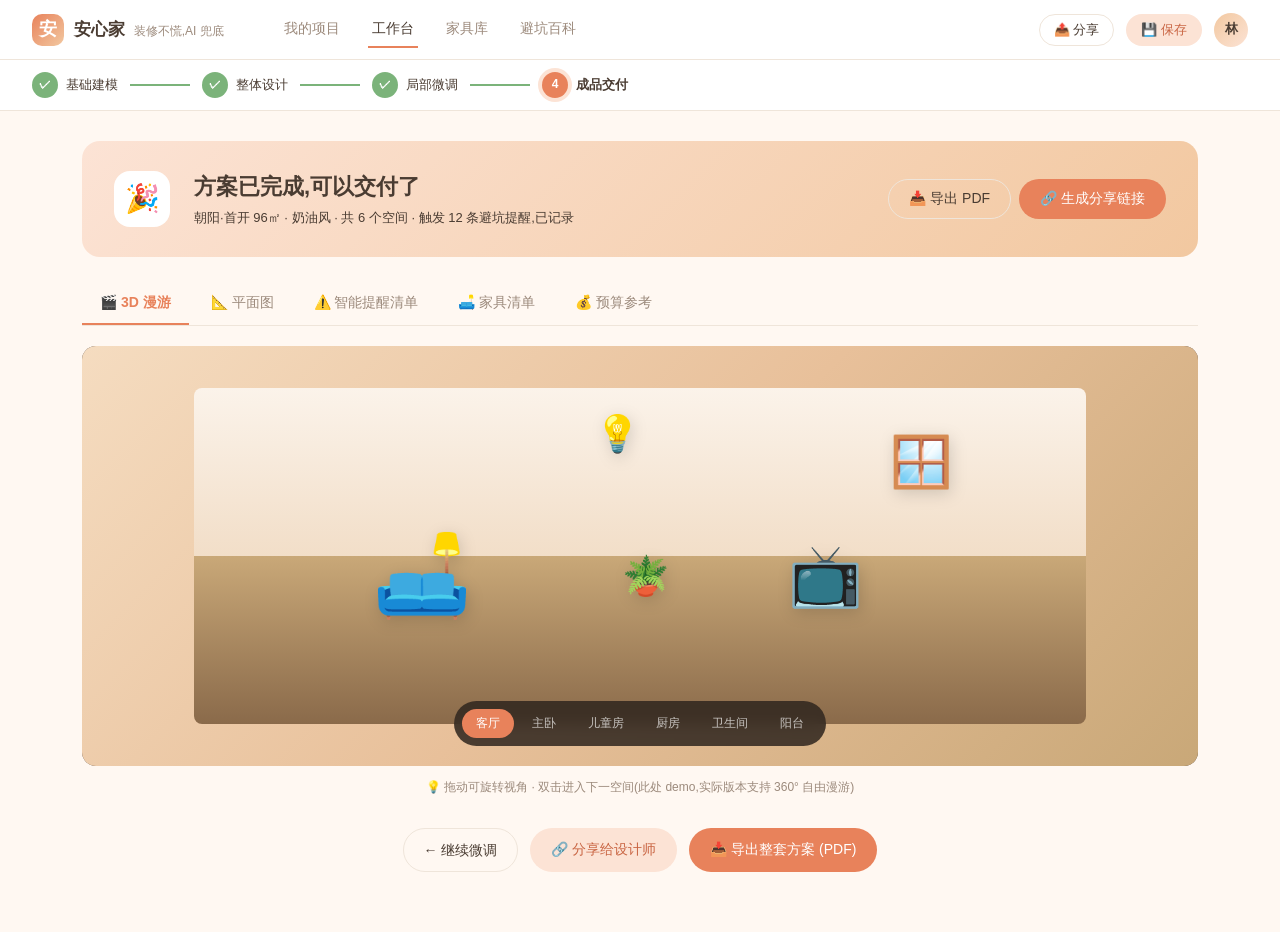
==== delivery.html @ c0fcb72c "first commit" ====
<!DOCTYPE html>
<html lang="zh-CN">
<head>
  <meta charset="UTF-8">
  <title>成品交付 · 安心家</title>
  <link rel="stylesheet" href="css/tokens.css">
  <style>
    .delivery-wrap {
      max-width: 1180px;
      margin: 0 auto;
      padding: 30px 32px 60px;
      width: 100%;
    }
    .summary-bar {
      background: linear-gradient(135deg, var(--color-primary-soft) 0%, var(--color-accent) 100%);
      border-radius: 18px;
      padding: 28px 32px;
      display: flex;
      gap: 24px;
      align-items: center;
      margin-bottom: 24px;
    }
    .summary-bar .ico {
      width: 56px;
      height: 56px;
      background: white;
      border-radius: 16px;
      display: flex;
      align-items: center;
      justify-content: center;
      font-size: 28px;
      flex-shrink: 0;
    }
    .summary-bar h2 {
      margin: 0 0 4px;
      color: var(--color-deep);
      font-size: 22px;
    }
    .summary-bar p { margin: 0; color: var(--color-deep); font-size: 13px; }

    .summary-bar .actions {
      margin-left: auto;
      display: flex;
      gap: 8px;
    }

    .roam-stage {
      background: var(--color-deep);
      border-radius: 14px;
      overflow: hidden;
      position: relative;
      height: 420px;
      display: flex;
      align-items: center;
      justify-content: center;
    }
    .roam-img {
      width: 100%;
      height: 100%;
      background: linear-gradient(135deg, #F5DCC0 0%, #E8C09A 50%, #C9A878 100%);
      position: relative;
      display: flex;
      align-items: center;
      justify-content: center;
    }
    .roam-room-mock {
      width: 80%;
      height: 80%;
      position: relative;
      background: linear-gradient(180deg, #FBF3EA 0%, #F2DEC8 50%, #C9A878 50%, #8A6A4A 100%);
      border-radius: 8px;
    }
    .roam-room-mock .deco {
      position: absolute;
      filter: drop-shadow(2px 4px 8px rgba(0,0,0,0.15));
    }

    .roam-controls {
      position: absolute;
      bottom: 20px;
      left: 50%;
      transform: translateX(-50%);
      background: rgba(46, 37, 30, 0.85);
      backdrop-filter: blur(8px);
      padding: 8px;
      border-radius: 999px;
      display: flex;
      gap: 4px;
    }
    .roam-controls button {
      padding: 6px 14px;
      border-radius: 999px;
      font-size: 12px;
      color: rgba(255,255,255,0.7);
    }
    .roam-controls button.active {
      background: var(--color-primary);
      color: white;
    }
    .roam-room-label {
      position: absolute;
      top: 20px;
      left: 20px;
      background: rgba(255,255,255,0.92);
      padding: 8px 16px;
      border-radius: 999px;
      font-size: 13px;
      font-weight: 600;
      color: var(--color-deep);
    }

    .reminder-list {
      display: flex;
      flex-direction: column;
      gap: 10px;
    }
    .reminder-item {
      display: flex;
      gap: 14px;
      padding: 16px;
      background: var(--color-surface);
      border-radius: 12px;
      box-shadow: var(--shadow-card);
      border-left: 4px solid var(--color-warn);
    }
    .reminder-item.danger { border-left-color: var(--color-danger); }
    .reminder-item.info { border-left-color: var(--color-info); }
    .reminder-item.success { border-left-color: var(--color-success); }

    .reminder-item .ico {
      width: 36px;
      height: 36px;
      border-radius: 50%;
      background: var(--color-warn-bg);
      display: flex;
      align-items: center;
      justify-content: center;
      font-size: 18px;
      flex-shrink: 0;
    }
    .reminder-item.danger .ico { background: var(--color-danger-bg); }
    .reminder-item.info .ico { background: var(--color-info-bg); }
    .reminder-item.success .ico { background: var(--color-success-bg); }

    .reminder-item .body { flex: 1; }
    .reminder-item .title { font-weight: 600; font-size: 14px; color: var(--color-deep); margin-bottom: 4px; }
    .reminder-item .desc { font-size: 12px; color: var(--color-mute); }
    .reminder-item .meta { font-size: 11px; color: var(--color-mute); margin-top: 6px; }

    .furniture-table {
      width: 100%;
      border-collapse: collapse;
      background: var(--color-surface);
      border-radius: 12px;
      overflow: hidden;
      box-shadow: var(--shadow-card);
    }
    .furniture-table th, .furniture-table td {
      padding: 12px 16px;
      text-align: left;
      font-size: 13px;
      border-bottom: 1px solid var(--color-line);
    }
    .furniture-table th {
      background: var(--color-surface-2);
      color: var(--color-mute);
      font-weight: 500;
      font-size: 12px;
    }
    .furniture-table td .ico { font-size: 22px; margin-right: 8px; vertical-align: middle; }

    .budget-card {
      background: var(--color-surface);
      border-radius: 14px;
      padding: 20px 24px;
      box-shadow: var(--shadow-card);
    }
    .budget-bar {
      display: flex;
      gap: 2px;
      height: 16px;
      border-radius: 8px;
      overflow: hidden;
      margin: 14px 0;
    }
    .budget-seg {
      height: 100%;
      display: flex;
      align-items: center;
      justify-content: center;
      font-size: 10px;
      color: white;
      font-weight: 600;
    }

    .plan-grid {
      display: grid;
      grid-template-columns: repeat(3, 1fr);
      gap: 20px;
      margin-top: 20px;
    }
    .plan-image {
      aspect-ratio: 4 / 3;
      border-radius: 12px;
      overflow: hidden;
      box-shadow: var(--shadow-card);
      cursor: pointer;
      transition: 0.2s;
      position: relative;
    }
    .plan-image:hover {
      transform: translateY(-2px);
      box-shadow: var(--shadow-lift);
    }
    .plan-image .label {
      position: absolute;
      bottom: 8px;
      left: 8px;
      background: rgba(255,255,255,0.92);
      padding: 4px 10px;
      border-radius: 999px;
      font-size: 11px;
      font-weight: 600;
      color: var(--color-deep);
    }
  </style>
</head>
<body>
  <div class="app-shell">
    <div id="topbar"></div>
    <div id="progress"></div>

    <div class="delivery-wrap">
      <!-- Summary -->
      <div class="summary-bar">
        <div class="ico">🎉</div>
        <div>
          <h2>方案已完成,可以交付了</h2>
          <p>朝阳·首开 96㎡ · 奶油风 · 共 6 个空间 · 触发 12 条避坑提醒,已记录</p>
        </div>
        <div class="actions">
          <button class="btn btn-ghost" id="export">📥 导出 PDF</button>
          <button class="btn btn-primary" id="share">🔗 生成分享链接</button>
        </div>
      </div>

      <!-- Tabs -->
      <div class="tab-bar">
        <div class="tab active" data-tab="roam">🎬 3D 漫游</div>
        <div class="tab" data-tab="plan">📐 平面图</div>
        <div class="tab" data-tab="reminders">⚠️ 智能提醒清单</div>
        <div class="tab" data-tab="furniture">🛋️ 家具清单</div>
        <div class="tab" data-tab="budget">💰 预算参考</div>
      </div>

      <!-- 3D Roam -->
      <div class="tab-content active" data-tab="roam">
        <div class="roam-stage">
          <div class="roam-room-label">🏠 客厅 · 第一人称漫游</div>
          <div class="roam-img">
            <div class="roam-room-mock">
              <span class="deco" style="bottom:25%;left:20%;font-size:80px;">🛋️</span>
              <span class="deco" style="bottom:30%;right:25%;font-size:60px;">📺</span>
              <span class="deco" style="top:10%;right:15%;font-size:50px;">🪟</span>
              <span class="deco" style="bottom:35%;left:48%;font-size:38px;">🪴</span>
              <span class="deco" style="top:5%;left:45%;font-size:36px;">💡</span>
            </div>
          </div>
          <div class="roam-controls">
            <button class="active">客厅</button>
            <button>主卧</button>
            <button>儿童房</button>
            <button>厨房</button>
            <button>卫生间</button>
            <button>阳台</button>
          </div>
        </div>
        <p class="muted tiny center mt-3">💡 拖动可旋转视角 · 双击进入下一空间(此处 demo,实际版本支持 360° 自由漫游)</p>
      </div>

      <!-- Plan -->
      <div class="tab-content" data-tab="plan">
        <div class="plan-grid">
          <div class="plan-image" style="background:linear-gradient(135deg,#FBF3EA,#F2C8A0);">
            <div class="label">2D 平面布置图</div>
          </div>
          <div class="plan-image" style="background:linear-gradient(135deg,#F5E5D3,#C9A878);">
            <div class="label">3D 鸟瞰图</div>
          </div>
          <div class="plan-image" style="background:linear-gradient(135deg,#FCE3D5,#E8825B);">
            <div class="label">水电点位图</div>
          </div>
          <div class="plan-image" style="background:linear-gradient(135deg,#E8DCC8,#8A6A4A);">
            <div class="label">主卧渲染图</div>
          </div>
          <div class="plan-image" style="background:linear-gradient(135deg,#FCE3D5,#F2B89B);">
            <div class="label">儿童房渲染图</div>
          </div>
          <div class="plan-image" style="background:linear-gradient(135deg,#FFF1D2,#F2D89A);">
            <div class="label">厨餐厅渲染图</div>
          </div>
        </div>
      </div>

      <!-- Reminders -->
      <div class="tab-content" data-tab="reminders">
        <div class="flex items-center justify-between mb-3">
          <h3 style="margin:0;color:var(--color-deep);font-size:16px;">入住前避坑清单</h3>
          <span class="muted tiny">共 12 条 · 5 条原则性 / 7 条建议性</span>
        </div>
        <div class="reminder-list">
          <div class="reminder-item danger">
            <div class="ico">🚨</div>
            <div class="body">
              <div class="title">主卧:床头插座建议增加到 4 个</div>
              <div class="desc">装完改不了。床两侧各 2 个五孔 + USB 是基础配置;预留充电、阅读灯、加湿器。</div>
              <div class="meta">环节:水电 · 严重度:高 · 触发于建模阶段</div>
            </div>
          </div>

          <div class="reminder-item danger">
            <div class="ico">🚨</div>
            <div class="body">
              <div class="title">客厅:沙发墙后预留电视投屏插座</div>
              <div class="desc">即使现在不装投影,布线一次到位避免拆墙重做。</div>
              <div class="meta">环节:水电 · 严重度:高 · 触发于整体设计阶段</div>
            </div>
          </div>

          <div class="reminder-item">
            <div class="ico">⚠️</div>
            <div class="body">
              <div class="title">主卧:衣柜挪到窗边会遮挡 60% 自然光</div>
              <div class="desc">主卧朝北本身光弱,建议改回东墙或换成 1.2m 低柜。</div>
              <div class="meta">环节:家具 · 严重度:中 · 触发于局部微调</div>
            </div>
          </div>

          <div class="reminder-item">
            <div class="ico">⚠️</div>
            <div class="body">
              <div class="title">主卧:梳妆台与墙留 3cm 缝隙是清洁死角</div>
              <div class="desc">扫地机器人进不去。建议紧贴墙或留 30cm 以上。</div>
              <div class="meta">环节:家具 · 严重度:中 · 触发于局部微调</div>
            </div>
          </div>

          <div class="reminder-item info">
            <div class="ico">💡</div>
            <div class="body">
              <div class="title">儿童房:预留可改造的双层床位</div>
              <div class="desc">孩子大了可拆为单床+书桌,避免 5 年后再次大改。</div>
              <div class="meta">环节:家具 · 严重度:低 · 触发于整体设计</div>
            </div>
          </div>

          <div class="reminder-item info">
            <div class="ico">💡</div>
            <div class="body">
              <div class="title">厨房:开放式 → 烟道隔断必做</div>
              <div class="desc">建议玻璃推拉门,既保留开放感又能在炒菜时隔绝油烟。</div>
              <div class="meta">环节:门窗 · 严重度:中 · 触发于建模阶段</div>
            </div>
          </div>

          <div class="reminder-item success">
            <div class="ico">✅</div>
            <div class="body">
              <div class="title">主卧:空调位置已避开床尾</div>
              <div class="desc">检查通过,冷风不会直吹睡觉位置。</div>
              <div class="meta">环节:水电 · Checklist 通过</div>
            </div>
          </div>

          <div class="reminder-item info">
            <div class="ico">🐱</div>
            <div class="body">
              <div class="title">猫咪友好:阳台已预留跳跃路径</div>
              <div class="desc">客厅书架 → 餐边柜 → 阳台高低台,英短猫的运动需求得到满足。</div>
              <div class="meta">环节:软装 · 严重度:低</div>
            </div>
          </div>
        </div>
      </div>

      <!-- Furniture List -->
      <div class="tab-content" data-tab="furniture">
        <table class="furniture-table">
          <thead>
            <tr>
              <th>家具</th>
              <th>所在房间</th>
              <th>尺寸</th>
              <th>材质</th>
              <th>参考价</th>
              <th>来源</th>
            </tr>
          </thead>
          <tbody>
            <tr><td><span class="ico">🛏️</span>双人床</td><td>主卧</td><td>1.8m × 2.0m</td><td>实木软包</td><td>¥ 4,800</td><td><span class="tag tag-primary">系统库</span></td></tr>
            <tr><td><span class="ico">🗄️</span>大衣柜</td><td>主卧</td><td>4.0m × 2.4m</td><td>颗粒板</td><td>¥ 12,000</td><td><span class="tag tag-primary">系统库</span></td></tr>
            <tr><td><span class="ico">🪞</span>梳妆台</td><td>主卧</td><td>1.0m × 0.4m</td><td>实木</td><td>¥ 2,200</td><td><span class="tag tag-success">用户上传</span></td></tr>
            <tr><td><span class="ico">🛋️</span>三人沙发</td><td>客厅</td><td>2.4m × 0.95m</td><td>布艺</td><td>¥ 6,800</td><td><span class="tag tag-primary">系统库</span></td></tr>
            <tr><td><span class="ico">📺</span>电视柜</td><td>客厅</td><td>2.0m × 0.4m</td><td>岩板</td><td>¥ 3,200</td><td><span class="tag tag-primary">系统库</span></td></tr>
            <tr><td><span class="ico">🍽️</span>4 人餐桌</td><td>餐厅</td><td>1.4m × 0.8m</td><td>实木</td><td>¥ 2,400</td><td><span class="tag tag-warn">AI 生成</span></td></tr>
            <tr><td><span class="ico">🧸</span>儿童双层床</td><td>儿童房</td><td>1.2m × 1.9m</td><td>实木</td><td>¥ 3,600</td><td><span class="tag tag-primary">系统库</span></td></tr>
            <tr><td><span class="ico">📚</span>儿童书桌</td><td>儿童房</td><td>1.2m × 0.5m</td><td>可升降</td><td>¥ 1,800</td><td><span class="tag tag-primary">系统库</span></td></tr>
          </tbody>
        </table>
        <p class="muted tiny mt-3">💡 价格仅供参考,实际以采购渠道为准。可点击「导出」生成可发给装修公司比价的清单。</p>
      </div>

      <!-- Budget -->
      <div class="tab-content" data-tab="budget">
        <div class="budget-card">
          <div class="flex items-center justify-between">
            <div>
              <h3 style="margin:0 0 4px;color:var(--color-deep);">预算参考</h3>
              <p class="muted tiny" style="margin:0;">基于「舒适档」+ 你输入的家具价格估算</p>
            </div>
            <div style="text-align:right;">
              <div style="font-size:32px;font-weight:700;color:var(--color-primary);line-height:1;">¥ 24.8 万</div>
              <div class="tiny muted">总预算 25 万 · 剩余 ¥ 2,000</div>
            </div>
          </div>

          <div class="budget-bar">
            <div class="budget-seg" style="background:#E8825B;width:40%;">硬装 40%</div>
            <div class="budget-seg" style="background:#F2C8A0;color:#4A3C32;width:35%;">软装 35%</div>
            <div class="budget-seg" style="background:#7BB37A;width:18%;">家电 18%</div>
            <div class="budget-seg" style="background:#9C8A7C;width:7%;">备用 7%</div>
          </div>

          <div class="divider"></div>

          <div class="reminder-list">
            <div class="reminder-item">
              <div class="ico">⚠️</div>
              <div class="body">
                <div class="title">大衣柜定制 ¥ 12,000 略偏高</div>
                <div class="desc">「舒适档」同尺寸常见区间 ¥ 8,000-10,000。可考虑减少抽屉/换板材降本。</div>
              </div>
            </div>
            <div class="reminder-item success">
              <div class="ico">✅</div>
              <div class="body">
                <div class="title">客厅家具配置合理</div>
                <div class="desc">沙发+电视柜+茶几共 ¥ 12,000,在该档位区间内。</div>
              </div>
            </div>
          </div>

          <p class="tiny muted mt-3" style="text-align:center;">⚠️ 仅做提示性参考,我们不替代实际报价。</p>
        </div>
      </div>

      <!-- Footer actions -->
      <div class="flex gap-3 mt-4" style="justify-content:center;margin-top:30px;">
        <a href="refinement.html" class="btn btn-ghost">← 继续微调</a>
        <button class="btn btn-soft" id="share2">🔗 分享给设计师</button>
        <button class="btn btn-primary" id="export2">📥 导出整套方案 (PDF)</button>
      </div>
    </div>
  </div>

  <script src="js/shared.js"></script>
  <script>
    document.getElementById('topbar').innerHTML = AnxinHome.renderTopbar('workspace');
    document.getElementById('progress').innerHTML = AnxinHome.renderProgress('delivery');

    // Tabs
    document.querySelectorAll('.tab').forEach(t => {
      t.onclick = () => {
        const target = t.dataset.tab;
        document.querySelectorAll('.tab').forEach(x => x.classList.remove('active'));
        document.querySelectorAll('.tab-content').forEach(x => x.classList.remove('active'));
        t.classList.add('active');
        document.querySelector(`.tab-content[data-tab="${target}"]`).classList.add('active');
      };
    });

    // Roam controls
    document.querySelectorAll('.roam-controls button').forEach(b => {
      b.onclick = () => {
        document.querySelectorAll('.roam-controls button').forEach(x => x.classList.remove('active'));
        b.classList.add('active');
        document.querySelector('.roam-room-label').textContent = `🏠 ${b.textContent} · 第一人称漫游`;
      };
    });

    // Export / share
    const onExport = () => {
      AnxinHome.toast({ type: 'success', title: '🎉 方案 PDF 已生成', msg: '包含平面图、3D 渲染、家具清单、提醒清单、预算参考共 18 页。' });
    };
    const onShare = () => {
      AnxinHome.toast({
        type: 'info',
        title: '🔗 分享链接已生成',
        msg: '<code style="background:#FBF3EA;padding:2px 6px;border-radius:4px;">anxin.home/p/lk-2026</code> · 7 天内有效 · 已复制到剪贴板',
        duration: 8000,
      });
    };
    document.getElementById('export').onclick = onExport;
    document.getElementById('export2').onclick = onExport;
    document.getElementById('share').onclick = onShare;
    document.getElementById('share2').onclick = onShare;
  </script>
</body>
</html>
---- css/tokens.css ----
:root {
  --color-bg: #FFF8F2;
  --color-surface: #FFFFFF;
  --color-surface-2: #FBF3EA;
  --color-primary: #E8825B;
  --color-primary-dark: #C96644;
  --color-primary-soft: #FCE3D5;
  --color-accent: #F2C8A0;
  --color-deep: #4A3C32;
  --color-text: #2E251E;
  --color-mute: #9C8A7C;
  --color-line: #EFE5DA;
  --color-warn: #E8B84B;
  --color-warn-bg: #FFF4D6;
  --color-danger: #D86B5C;
  --color-danger-bg: #FCE0DC;
  --color-success: #7BB37A;
  --color-success-bg: #E2F2DE;
  --color-info: #6FA9C9;
  --color-info-bg: #DCEBF5;

  --radius-card: 16px;
  --radius-sm: 8px;
  --radius-pill: 999px;

  --shadow-card: 0 4px 16px rgba(74, 60, 50, 0.08);
  --shadow-lift: 0 8px 24px rgba(74, 60, 50, 0.12);
  --shadow-pop: 0 12px 32px rgba(74, 60, 50, 0.16);

  --font-family: 'PingFang SC', 'Hiragino Sans GB', 'Microsoft YaHei', 'Source Han Sans CN', 'Noto Sans CJK SC', sans-serif;
}

* {
  box-sizing: border-box;
}

html, body {
  margin: 0;
  padding: 0;
  background: var(--color-bg);
  color: var(--color-text);
  font-family: var(--font-family);
  font-size: 14px;
  line-height: 1.6;
  -webkit-font-smoothing: antialiased;
}

a {
  color: inherit;
  text-decoration: none;
}

button {
  font-family: inherit;
  cursor: pointer;
  border: none;
  background: none;
  color: inherit;
}

/* ===== Layout ===== */
.app-shell {
  min-height: 100vh;
  display: flex;
  flex-direction: column;
}

.topbar {
  height: 60px;
  background: var(--color-surface);
  border-bottom: 1px solid var(--color-line);
  display: flex;
  align-items: center;
  padding: 0 32px;
  gap: 24px;
  position: sticky;
  top: 0;
  z-index: 50;
}

.topbar .brand {
  display: flex;
  align-items: center;
  gap: 10px;
  font-weight: 700;
  font-size: 17px;
  color: var(--color-deep);
}

.topbar .brand-icon {
  width: 32px;
  height: 32px;
  background: linear-gradient(135deg, var(--color-primary), var(--color-accent));
  border-radius: 10px;
  display: flex;
  align-items: center;
  justify-content: center;
  color: white;
  font-size: 18px;
}

.topbar .brand-tag {
  font-size: 12px;
  color: var(--color-mute);
  font-weight: 400;
  margin-left: 4px;
}

.topbar .nav {
  display: flex;
  gap: 24px;
  margin-left: 32px;
}

.topbar .nav a {
  font-size: 14px;
  color: var(--color-mute);
  padding: 6px 4px;
  border-bottom: 2px solid transparent;
  transition: 0.15s;
}

.topbar .nav a.active,
.topbar .nav a:hover {
  color: var(--color-deep);
  border-bottom-color: var(--color-primary);
}

.topbar .right {
  margin-left: auto;
  display: flex;
  align-items: center;
  gap: 12px;
}

.avatar {
  width: 34px;
  height: 34px;
  border-radius: 50%;
  background: linear-gradient(135deg, var(--color-accent), var(--color-primary-soft));
  display: flex;
  align-items: center;
  justify-content: center;
  font-weight: 600;
  color: var(--color-deep);
  font-size: 13px;
}

/* ===== Buttons ===== */
.btn {
  display: inline-flex;
  align-items: center;
  justify-content: center;
  gap: 6px;
  padding: 10px 20px;
  border-radius: var(--radius-pill);
  font-size: 14px;
  font-weight: 500;
  transition: 0.15s;
  border: 1px solid transparent;
}

.btn-primary {
  background: var(--color-primary);
  color: white;
}
.btn-primary:hover { background: var(--color-primary-dark); }

.btn-ghost {
  background: transparent;
  color: var(--color-deep);
  border-color: var(--color-line);
}
.btn-ghost:hover { background: var(--color-surface-2); }

.btn-soft {
  background: var(--color-primary-soft);
  color: var(--color-primary-dark);
}
.btn-soft:hover { background: var(--color-accent); }

.btn-lg { padding: 14px 28px; font-size: 15px; }
.btn-sm { padding: 6px 14px; font-size: 13px; }
.btn-block { width: 100%; }

/* ===== Card ===== */
.card {
  background: var(--color-surface);
  border-radius: var(--radius-card);
  box-shadow: var(--shadow-card);
  padding: 24px;
}

.card-hover {
  transition: 0.2s;
  cursor: pointer;
}
.card-hover:hover {
  transform: translateY(-2px);
  box-shadow: var(--shadow-lift);
}

/* ===== Progress bar (workspace top) ===== */
.workflow-progress {
  display: flex;
  align-items: center;
  gap: 0;
  padding: 12px 32px;
  background: var(--color-surface);
  border-bottom: 1px solid var(--color-line);
}

.workflow-step {
  display: flex;
  align-items: center;
  gap: 8px;
  cursor: pointer;
  color: var(--color-mute);
  font-size: 13px;
  font-weight: 500;
}

.workflow-step .dot {
  width: 26px;
  height: 26px;
  border-radius: 50%;
  background: var(--color-line);
  display: flex;
  align-items: center;
  justify-content: center;
  font-size: 12px;
  font-weight: 600;
  color: var(--color-mute);
}

.workflow-step.done .dot {
  background: var(--color-success);
  color: white;
}
.workflow-step.done { color: var(--color-deep); }

.workflow-step.active .dot {
  background: var(--color-primary);
  color: white;
  box-shadow: 0 0 0 4px var(--color-primary-soft);
}
.workflow-step.active { color: var(--color-deep); font-weight: 600; }

.workflow-connector {
  flex: 1;
  height: 2px;
  background: var(--color-line);
  margin: 0 12px;
  max-width: 60px;
}
.workflow-connector.done { background: var(--color-success); }

/* ===== Workspace 2-pane ===== */
.workspace {
  flex: 1;
  display: grid;
  grid-template-columns: 1fr 420px;
  gap: 0;
  min-height: 0;
}

.canvas-pane {
  background: var(--color-surface-2);
  padding: 24px;
  position: relative;
  display: flex;
  flex-direction: column;
  overflow: hidden;
}

.chat-pane {
  background: var(--color-surface);
  border-left: 1px solid var(--color-line);
  display: flex;
  flex-direction: column;
  min-height: 0;
}

/* ===== Chat ===== */
.chat-header {
  padding: 16px 20px;
  border-bottom: 1px solid var(--color-line);
  display: flex;
  align-items: center;
  gap: 10px;
  font-weight: 600;
  color: var(--color-deep);
}

.chat-header .live-dot {
  width: 8px;
  height: 8px;
  background: var(--color-success);
  border-radius: 50%;
  animation: pulse 1.6s infinite;
}

@keyframes pulse {
  0%, 100% { opacity: 1; }
  50% { opacity: 0.4; }
}

.chat-stream {
  flex: 1;
  overflow-y: auto;
  padding: 20px;
  display: flex;
  flex-direction: column;
  gap: 14px;
}

.bubble {
  max-width: 86%;
  padding: 12px 16px;
  border-radius: 14px;
  font-size: 14px;
  line-height: 1.55;
  animation: bubbleIn 0.25s ease;
}

@keyframes bubbleIn {
  from { opacity: 0; transform: translateY(6px); }
  to { opacity: 1; transform: translateY(0); }
}

.bubble.ai {
  background: var(--color-surface-2);
  color: var(--color-text);
  border-bottom-left-radius: 4px;
  align-self: flex-start;
}

.bubble.ai .ai-tag {
  display: inline-block;
  font-size: 11px;
  color: var(--color-primary);
  font-weight: 600;
  margin-bottom: 4px;
}

.bubble.user {
  background: var(--color-primary);
  color: white;
  border-bottom-right-radius: 4px;
  align-self: flex-end;
}

.bubble.system {
  align-self: center;
  background: var(--color-warn-bg);
  color: var(--color-deep);
  font-size: 12px;
  padding: 6px 12px;
  border-radius: 12px;
  max-width: 100%;
}

.option-cards {
  display: flex;
  flex-wrap: wrap;
  gap: 8px;
  align-self: flex-start;
  max-width: 86%;
}

.option-card {
  padding: 10px 16px;
  background: var(--color-surface);
  border: 1.5px solid var(--color-line);
  border-radius: 12px;
  font-size: 13px;
  cursor: pointer;
  transition: 0.15s;
  color: var(--color-deep);
}

.option-card:hover {
  border-color: var(--color-primary);
  background: var(--color-primary-soft);
}

.option-card.selected {
  border-color: var(--color-primary);
  background: var(--color-primary);
  color: white;
}

.chat-input {
  border-top: 1px solid var(--color-line);
  padding: 14px 16px;
  display: flex;
  gap: 8px;
  background: var(--color-surface);
}

.chat-input input {
  flex: 1;
  border: 1px solid var(--color-line);
  border-radius: var(--radius-pill);
  padding: 10px 16px;
  font-size: 14px;
  outline: none;
  background: var(--color-surface-2);
  font-family: inherit;
}
.chat-input input:focus { border-color: var(--color-primary); }

.chat-send {
  width: 40px;
  height: 40px;
  border-radius: 50%;
  background: var(--color-primary);
  color: white;
  display: flex;
  align-items: center;
  justify-content: center;
  font-size: 18px;
}

/* Typing dots */
.typing {
  display: inline-flex;
  align-items: center;
  gap: 4px;
}
.typing span {
  width: 6px;
  height: 6px;
  border-radius: 50%;
  background: var(--color-mute);
  animation: dot 1.2s infinite;
}
.typing span:nth-child(2) { animation-delay: 0.15s; }
.typing span:nth-child(3) { animation-delay: 0.3s; }
@keyframes dot {
  0%, 60%, 100% { transform: translateY(0); opacity: 0.4; }
  30% { transform: translateY(-3px); opacity: 1; }
}

/* ===== Toast / Tips ===== */
.toast-container {
  position: fixed;
  top: 80px;
  right: 24px;
  display: flex;
  flex-direction: column;
  gap: 10px;
  z-index: 1000;
  max-width: 360px;
}

.toast {
  background: var(--color-surface);
  border-radius: 12px;
  box-shadow: var(--shadow-pop);
  padding: 14px 16px;
  display: flex;
  gap: 12px;
  align-items: flex-start;
  border-left: 4px solid var(--color-warn);
  animation: slideIn 0.3s ease;
}

.toast.warn { border-left-color: var(--color-warn); }
.toast.danger { border-left-color: var(--color-danger); }
.toast.info { border-left-color: var(--color-info); }
.toast.success { border-left-color: var(--color-success); }

.toast .icon {
  width: 28px;
  height: 28px;
  border-radius: 50%;
  background: var(--color-warn-bg);
  display: flex;
  align-items: center;
  justify-content: center;
  flex-shrink: 0;
  font-size: 16px;
}
.toast.danger .icon { background: var(--color-danger-bg); }
.toast.info .icon { background: var(--color-info-bg); }
.toast.success .icon { background: var(--color-success-bg); }

.toast .toast-body { flex: 1; }
.toast .toast-title {
  font-weight: 600;
  font-size: 14px;
  color: var(--color-deep);
  margin-bottom: 2px;
}
.toast .toast-msg {
  font-size: 13px;
  color: var(--color-text);
}

.toast .close-btn {
  color: var(--color-mute);
  font-size: 18px;
  line-height: 1;
}

@keyframes slideIn {
  from { transform: translateX(20px); opacity: 0; }
  to { transform: translateX(0); opacity: 1; }
}

/* ===== Modal ===== */
.modal-backdrop {
  position: fixed;
  inset: 0;
  background: rgba(46, 37, 30, 0.45);
  display: flex;
  align-items: center;
  justify-content: center;
  z-index: 2000;
  animation: fadeIn 0.2s ease;
}

@keyframes fadeIn {
  from { opacity: 0; }
  to { opacity: 1; }
}

.modal {
  background: var(--color-surface);
  border-radius: 18px;
  padding: 28px;
  max-width: 460px;
  width: 90%;
  box-shadow: var(--shadow-pop);
  animation: popIn 0.25s ease;
}

@keyframes popIn {
  from { transform: scale(0.94); opacity: 0; }
  to { transform: scale(1); opacity: 1; }
}

.modal .modal-title {
  font-size: 18px;
  font-weight: 700;
  color: var(--color-deep);
  margin: 0 0 8px;
}

.modal .modal-sub {
  font-size: 13px;
  color: var(--color-mute);
  margin-bottom: 18px;
}

.checklist {
  display: flex;
  flex-direction: column;
  gap: 10px;
  margin-bottom: 18px;
}

.checklist-item {
  display: flex;
  align-items: flex-start;
  gap: 10px;
  padding: 12px 14px;
  background: var(--color-surface-2);
  border-radius: 12px;
  font-size: 13px;
}

.checklist-item .check-box {
  width: 18px;
  height: 18px;
  border-radius: 4px;
  border: 1.5px solid var(--color-line);
  flex-shrink: 0;
  margin-top: 2px;
  display: flex;
  align-items: center;
  justify-content: center;
  cursor: pointer;
}
.checklist-item.checked .check-box {
  background: var(--color-success);
  border-color: var(--color-success);
  color: white;
  font-size: 12px;
}
.checklist-item.checked { text-decoration: line-through; color: var(--color-mute); }

/* ===== Style cards ===== */
.style-grid {
  display: grid;
  grid-template-columns: repeat(2, 1fr);
  gap: 10px;
}

.style-card {
  border-radius: 12px;
  overflow: hidden;
  cursor: pointer;
  border: 2px solid transparent;
  transition: 0.15s;
  background: var(--color-surface-2);
}

.style-card.selected {
  border-color: var(--color-primary);
  box-shadow: 0 0 0 4px var(--color-primary-soft);
}

.style-card .thumb {
  height: 80px;
  background: linear-gradient(135deg, var(--color-accent), var(--color-primary-soft));
  display: flex;
  align-items: center;
  justify-content: center;
  font-size: 28px;
}

.style-card .label {
  padding: 8px 10px;
  font-size: 13px;
  font-weight: 600;
  color: var(--color-deep);
  text-align: center;
}

/* ===== Slider ===== */
.slider-row {
  margin: 14px 0;
}

.slider-row label {
  display: flex;
  justify-content: space-between;
  font-size: 12px;
  color: var(--color-mute);
  margin-bottom: 6px;
}

.slider-row input[type=range] {
  width: 100%;
  accent-color: var(--color-primary);
}

/* ===== Floorplan SVG container ===== */
.floorplan-container {
  flex: 1;
  position: relative;
  border-radius: 14px;
  overflow: hidden;
  background: var(--color-surface);
  box-shadow: var(--shadow-card);
}

.canvas-toolbar {
  display: flex;
  gap: 8px;
  margin-bottom: 14px;
  flex-wrap: wrap;
  align-items: center;
}

.toolbar-group {
  display: inline-flex;
  background: var(--color-surface);
  border-radius: var(--radius-pill);
  padding: 4px;
  box-shadow: var(--shadow-card);
}

.toolbar-group button {
  padding: 6px 14px;
  border-radius: var(--radius-pill);
  font-size: 13px;
  color: var(--color-mute);
}

.toolbar-group button.active {
  background: var(--color-primary);
  color: white;
}

/* ===== Step indicator (new project) ===== */
.steps-indicator {
  display: flex;
  align-items: center;
  justify-content: center;
  gap: 10px;
  margin-bottom: 40px;
}

.step-pill {
  display: flex;
  align-items: center;
  gap: 8px;
  color: var(--color-mute);
  font-size: 13px;
}

.step-pill .num {
  width: 28px;
  height: 28px;
  border-radius: 50%;
  background: var(--color-line);
  display: flex;
  align-items: center;
  justify-content: center;
  font-weight: 600;
  font-size: 13px;
}

.step-pill.active { color: var(--color-deep); font-weight: 600; }
.step-pill.active .num { background: var(--color-primary); color: white; }

.step-pill.done .num { background: var(--color-success); color: white; }

.step-divider {
  width: 40px;
  height: 1px;
  background: var(--color-line);
}

/* ===== Tags ===== */
.tag {
  display: inline-flex;
  align-items: center;
  padding: 3px 10px;
  border-radius: var(--radius-pill);
  font-size: 11px;
  font-weight: 500;
}

.tag-primary { background: var(--color-primary-soft); color: var(--color-primary-dark); }
.tag-warn { background: var(--color-warn-bg); color: #8C6A1A; }
.tag-success { background: var(--color-success-bg); color: #3A6E3B; }
.tag-info { background: var(--color-info-bg); color: #2E5A7A; }

/* ===== Room labels on floorplan ===== */
.room-label {
  position: absolute;
  background: var(--color-surface);
  padding: 6px 12px;
  border-radius: var(--radius-pill);
  font-size: 12px;
  font-weight: 600;
  box-shadow: var(--shadow-card);
  cursor: pointer;
  transition: 0.15s;
  border: 1.5px solid transparent;
}

.room-label:hover { border-color: var(--color-primary); }
.room-label.active { border-color: var(--color-primary); background: var(--color-primary); color: white; }

/* ===== Utility ===== */
.muted { color: var(--color-mute); }
.tiny { font-size: 12px; }
.center { text-align: center; }
.gap-2 { gap: 8px; }
.gap-3 { gap: 12px; }
.gap-4 { gap: 16px; }
.flex { display: flex; }
.col { flex-direction: column; }
.items-center { align-items: center; }
.justify-between { justify-content: space-between; }
.flex-1 { flex: 1; }
.mt-2 { margin-top: 8px; }
.mt-3 { margin-top: 12px; }
.mt-4 { margin-top: 16px; }
.mb-2 { margin-bottom: 8px; }
.mb-3 { margin-bottom: 12px; }
.mb-4 { margin-bottom: 16px; }

/* ===== Furniture grid ===== */
.furniture-grid {
  display: grid;
  grid-template-columns: repeat(auto-fill, minmax(180px, 1fr));
  gap: 16px;
}

.furniture-card {
  background: var(--color-surface);
  border-radius: 14px;
  overflow: hidden;
  box-shadow: var(--shadow-card);
  cursor: pointer;
  transition: 0.2s;
}

.furniture-card:hover {
  transform: translateY(-2px);
  box-shadow: var(--shadow-lift);
}

.furniture-card .thumb {
  height: 140px;
  background: linear-gradient(135deg, var(--color-surface-2), var(--color-primary-soft));
  display: flex;
  align-items: center;
  justify-content: center;
  font-size: 48px;
}

.furniture-card .info { padding: 10px 14px; }
.furniture-card .name { font-size: 13px; font-weight: 600; color: var(--color-deep); }
.furniture-card .meta { font-size: 11px; color: var(--color-mute); margin-top: 2px; }
.furniture-card .price { font-size: 13px; color: var(--color-primary); font-weight: 600; margin-top: 4px; }

/* ===== Sidebar filters ===== */
.filters {
  width: 220px;
  padding: 24px;
  background: var(--color-surface);
  border-right: 1px solid var(--color-line);
  flex-shrink: 0;
}

.filter-group { margin-bottom: 24px; }
.filter-group h4 {
  font-size: 13px;
  color: var(--color-deep);
  margin: 0 0 10px;
  font-weight: 600;
}
.filter-options {
  display: flex;
  flex-direction: column;
  gap: 6px;
}
.filter-options label {
  display: flex;
  align-items: center;
  gap: 8px;
  font-size: 13px;
  color: var(--color-text);
  cursor: pointer;
}

/* ===== Hero / Home ===== */
.hero {
  padding: 80px 32px 60px;
  text-align: center;
  background: linear-gradient(180deg, var(--color-primary-soft) 0%, var(--color-bg) 100%);
}

.hero h1 {
  font-size: 38px;
  color: var(--color-deep);
  margin: 0 0 12px;
  font-weight: 700;
  letter-spacing: -0.5px;
}

.hero p {
  font-size: 16px;
  color: var(--color-mute);
  margin: 0 0 24px;
}

.project-grid {
  display: grid;
  grid-template-columns: repeat(auto-fill, minmax(280px, 1fr));
  gap: 20px;
  padding: 40px 80px;
}

.project-card {
  background: var(--color-surface);
  border-radius: 16px;
  overflow: hidden;
  box-shadow: var(--shadow-card);
  transition: 0.2s;
  cursor: pointer;
}

.project-card:hover {
  transform: translateY(-3px);
  box-shadow: var(--shadow-lift);
}

.project-card .cover {
  height: 160px;
  background: linear-gradient(135deg, var(--color-accent), var(--color-primary));
  display: flex;
  align-items: center;
  justify-content: center;
  font-size: 56px;
  color: white;
}

.project-card.new .cover {
  background: var(--color-surface-2);
  color: var(--color-primary);
  border: 2px dashed var(--color-accent);
}

.project-card .meta { padding: 14px 16px; }
.project-card .name {
  font-size: 15px;
  font-weight: 600;
  color: var(--color-deep);
  margin: 0 0 6px;
}
.project-card .sub { font-size: 12px; color: var(--color-mute); }

.progress-bar {
  height: 4px;
  background: var(--color-line);
  border-radius: 2px;
  margin-top: 10px;
  overflow: hidden;
}
.progress-bar .fill {
  height: 100%;
  background: var(--color-primary);
  border-radius: 2px;
}

/* ===== Delivery tabs ===== */
.tab-bar {
  display: flex;
  gap: 4px;
  border-bottom: 1px solid var(--color-line);
  margin-bottom: 20px;
}

.tab {
  padding: 10px 18px;
  font-size: 14px;
  color: var(--color-mute);
  cursor: pointer;
  border-bottom: 2px solid transparent;
  font-weight: 500;
}

.tab.active {
  color: var(--color-primary);
  border-bottom-color: var(--color-primary);
  font-weight: 600;
}

.tab-content { display: none; }
.tab-content.active { display: block; }

/* ===== Misc ===== */
.divider {
  height: 1px;
  background: var(--color-line);
  margin: 20px 0;
}

.kbd {
  display: inline-block;
  padding: 2px 6px;
  border-radius: 4px;
  background: var(--color-surface-2);
  font-size: 11px;
  color: var(--color-mute);
  font-family: monospace;
}

.legend {
  display: flex;
  gap: 14px;
  font-size: 11px;
  color: var(--color-mute);
  margin-top: 8px;
}
.legend .swatch {
  display: inline-block;
  width: 10px;
  height: 10px;
  border-radius: 3px;
  margin-right: 4px;
  vertical-align: middle;
}
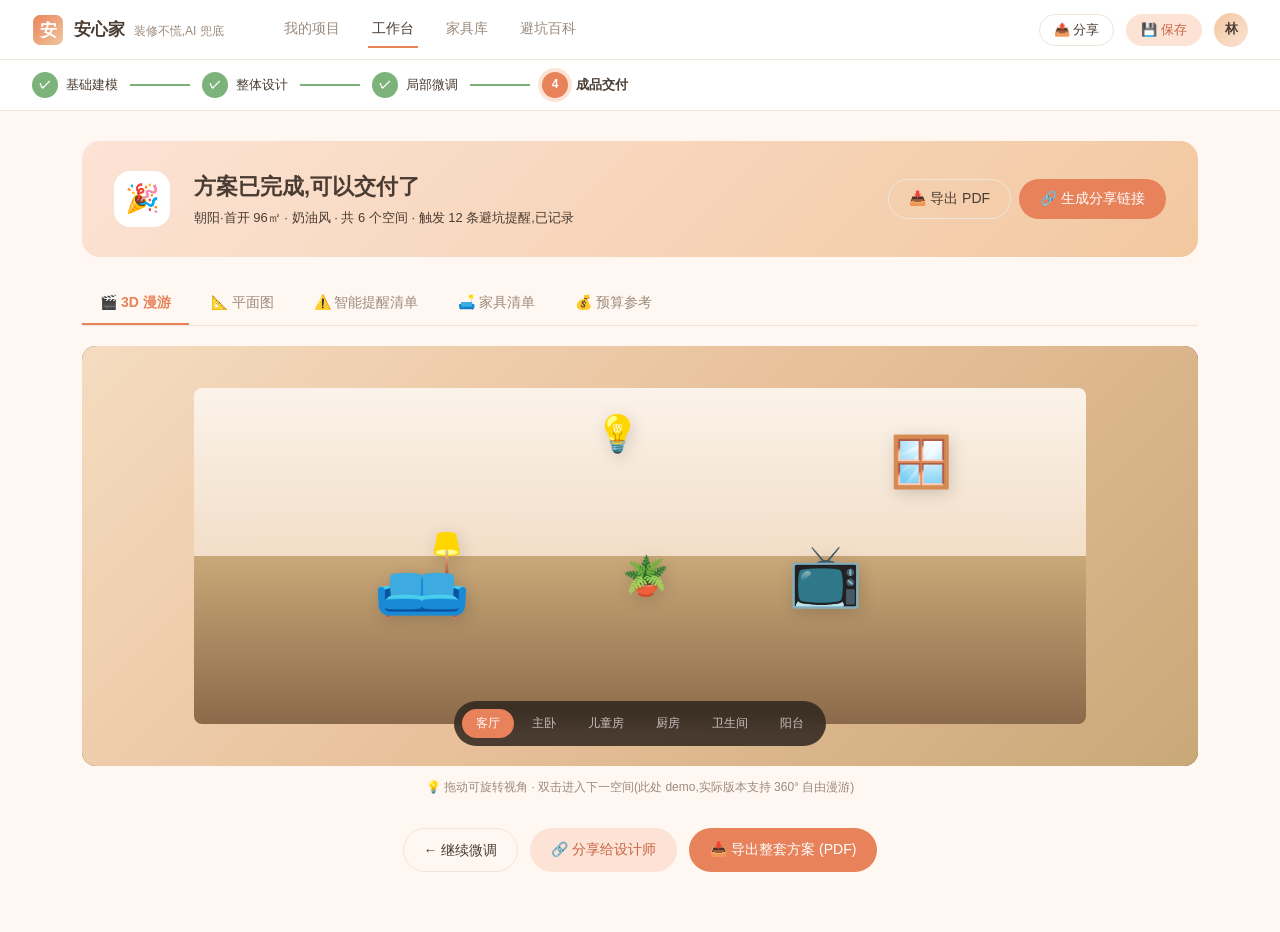
==== commit b68acf84: "将文字 logo 替换为 SVG 图片 logo，以「安」字为核心，添加 favicon Co-Authored-By: Claude Opus 4.7 <noreply@anthropic.com>" ====
--- a/delivery.html
+++ b/delivery.html
@@ -3,6 +3,7 @@
 <head>
   <meta charset="UTF-8">
   <title>成品交付 · 安心家</title>
+  <link rel="icon" type="image/svg+xml" href="assets/logo.svg">
   <link rel="stylesheet" href="css/tokens.css">
   <style>
     .delivery-wrap {
--- a/css/tokens.css
+++ b/css/tokens.css
@@ -90,13 +90,7 @@
 .topbar .brand-icon {
   width: 32px;
   height: 32px;
-  background: linear-gradient(135deg, var(--color-primary), var(--color-accent));
   border-radius: 10px;
-  display: flex;
-  align-items: center;
-  justify-content: center;
-  color: white;
-  font-size: 18px;
 }
 
 .topbar .brand-tag {
@@ -612,13 +606,46 @@
   box-shadow: 0 0 0 4px var(--color-primary-soft);
 }
 
+/* .style-card .thumb {
+  height: 80px;
+  background: linear-gradient(135deg, var(--color-accent), var(--color-primary-soft));
+  display: flex;
+  align-items: center;
+  justify-content: center;
+  font-size: 28px;
+} */
+
 .style-card .thumb {
   height: 80px;
-  background: linear-gradient(135deg, var(--color-accent), var(--color-primary-soft));
-  display: flex;
-  align-items: center;
-  justify-content: center;
-  font-size: 28px;
+  background: none !important;        /* 去掉渐变 */
+  display: flex;
+  align-items: center;
+  justify-content: center;
+  font-size: 0 !important;            /* 隐藏 Emoji */
+  background-size: cover !important;  /* 图片铺满 */
+  background-position: center !important; /* 图片居中 */
+  background-repeat: no-repeat !important;
+}
+
+/*--------------------------------------------
+*/
+.style-card[data-style="现代简约"] .thumb {
+  background-image: url("../assets/styles/现代简约.jpg") !important;
+}
+.style-card[data-style="北欧"] .thumb {
+  background-image: url("../assets/styles/北欧.png") !important;
+}
+.style-card[data-style="奶油"] .thumb {
+  background-image: url("../assets/styles/奶油.jpg") !important;
+}
+.style-card[data-style="日式"] .thumb {
+  background-image: url("../assets/styles/日式.jpg") !important;
+}
+.style-card[data-style="新中式"] .thumb {
+  background-image: url("../assets/styles/新中式.jpg") !important;
+}
+.style-card[data-style="复古"] .thumb {
+  background-image: url("../assets/styles/复古.jpg") !important;
 }
 
 .style-card .label {
@@ -797,14 +824,66 @@
   box-shadow: var(--shadow-lift);
 }
 
+/* .furniture-card .thumb {
+  height: 140px;
+  background: linear-gradient(135deg, var(--color-surface-2 ), var(--color-primary-soft));
+  display: flex;
+  align-items: center;
+  justify-content: center;
+  font-size: 48px;
+} */
+
 .furniture-card .thumb {
   height: 140px;
-  background: linear-gradient(135deg, var(--color-surface-2), var(--color-primary-soft));
-  display: flex;
-  align-items: center;
-  justify-content: center;
-  font-size: 48px;
-}
+  background: none !important;        /* 去掉渐变 */
+  display: flex;
+  align-items: center;
+  justify-content: center;
+  font-size: 0 !important;            /* 隐藏 Emoji */
+  background-size: cover !important;  /* 图片铺满 */
+  background-position: center !important; /* 图片居中 */
+  background-repeat: no-repeat !important;
+}
+
+/*--------------------------------------------
+*/
+.furniture-card[data-emoji="🛋️"] .thumb {
+  background-image: url("../assets/furniture/奶油布艺三人沙发.webp") !important;
+}
+.furniture-card[data-emoji="🛏️"] .thumb {
+  background-image: url("../assets/furniture/实木双人床.jpg") !important;
+}
+.furniture-card[data-emoji="🗄️"] .thumb {
+  background-image: url("../assets/furniture/定制大衣柜.jpg") !important;
+}
+.furniture-card[data-emoji="🧸"] .thumb {
+  background-image: url("../assets/furniture/实木儿童双层床.webp") !important;
+}
+.furniture-card[data-emoji="📺"] .thumb {
+  background-image: url("../assets/furniture/岩板电视柜.webp") !important;
+}
+.furniture-card[data-emoji="🍽️"] .thumb {
+  background-image: url("../assets/furniture/4人实木餐桌.jpg") !important;
+}
+.furniture-card[data-emoji="📚"] .thumb {
+  background-image: url("../assets/furniture/可升降儿童书桌.webp") !important;
+}
+.furniture-card[data-emoji="🪞"] .thumb {
+  background-image: url("../assets/furniture/复古梳妆台.webp") !important;
+}
+.furniture-card[data-emoji="💡"] .thumb {
+  background-image: url("../assets/furniture/无主灯吸顶灯.webp") !important;
+}
+.furniture-card[data-emoji="🐱"] .thumb {
+  background-image: url("../assets/furniture/猫咪爬架.jpg") !important;
+}
+.furniture-card[data-emoji="🪔"] .thumb {
+  background-image: url("../assets/furniture/奶油风落地灯.jpg") !important;
+}
+.furniture-card[data-emoji="🪴"] .thumb {
+  background-image: url("../assets/furniture/琴叶榕.webp") !important;
+}
+
 
 .furniture-card .info { padding: 10px 14px; }
 .furniture-card .name { font-size: 13px; font-weight: 600; color: var(--color-deep); }
@@ -878,6 +957,7 @@
   cursor: pointer;
 }
 
+
 .project-card:hover {
   transform: translateY(-3px);
   box-shadow: var(--shadow-lift);
@@ -892,6 +972,30 @@
   font-size: 56px;
   color: white;
 }
+
+/* 只修改非新建项目的卡片：去掉渐变、隐藏emoji、显示图片 */
+.project-card:not(.new) .cover {
+  height: 160px;
+  background: none !important;
+  background-size: cover !important; 
+  background-position: center !important;
+  background-repeat: no-repeat !important; 
+  font-size: 0 !important;
+}
+
+/* 第2个：朝阳·首开 */
+.project-card:nth-child(2) .cover {
+  background-image: url("../assets/show/朝阳·首开.jpg") !important;
+}
+/* 第3个：书房改儿童房 */
+.project-card:nth-child(3) .cover {
+  background-image: url("../assets/show/书房改儿童房.jpg") !important;
+}
+/* 第4个：租房软装翻新 */
+.project-card:nth-child(4) .cover {
+  background-image: url("../assets/show/租房软装翻新.jpg") !important;
+}
+
 
 .project-card.new .cover {
   background: var(--color-surface-2);
@@ -979,3 +1083,12 @@
   margin-right: 4px;
   vertical-align: middle;
 }
+
+.render-img {
+  opacity: 0;
+  transition: 0.8s ease;
+}
+
+.render-img.show {
+  opacity: 1;
+}
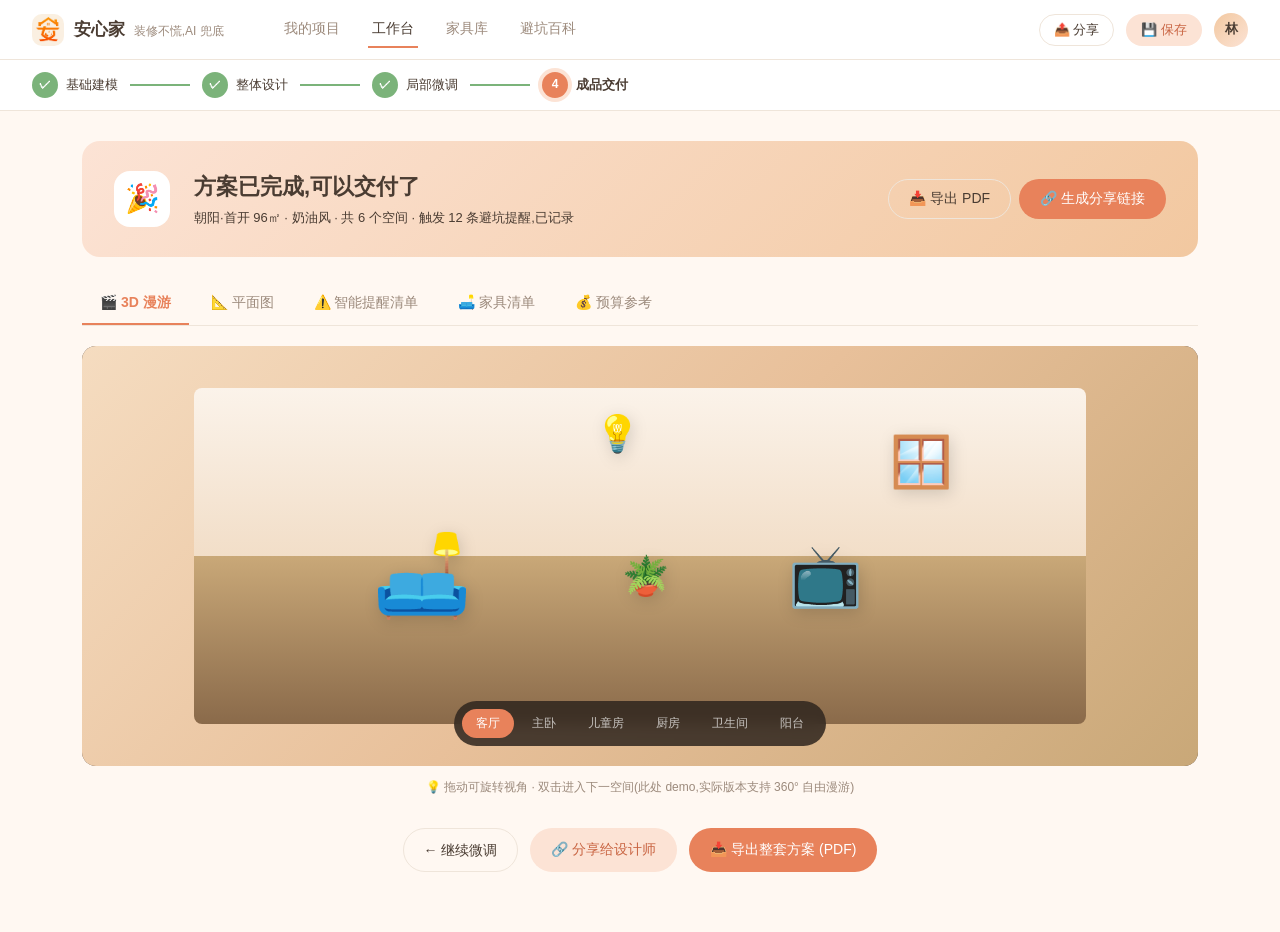
==== commit 1bcdcc63: "将 logo 替换为用户提供的定制图片 Co-Authored-By: Claude Opus 4.7 <noreply@anthropic.com>" ====
--- a/delivery.html
+++ b/delivery.html
@@ -3,7 +3,7 @@
 <head>
   <meta charset="UTF-8">
   <title>成品交付 · 安心家</title>
-  <link rel="icon" type="image/svg+xml" href="assets/logo.svg">
+  <link rel="icon" type="image/svg+xml" href="assets/logo.png">
   <link rel="stylesheet" href="css/tokens.css">
   <style>
     .delivery-wrap {
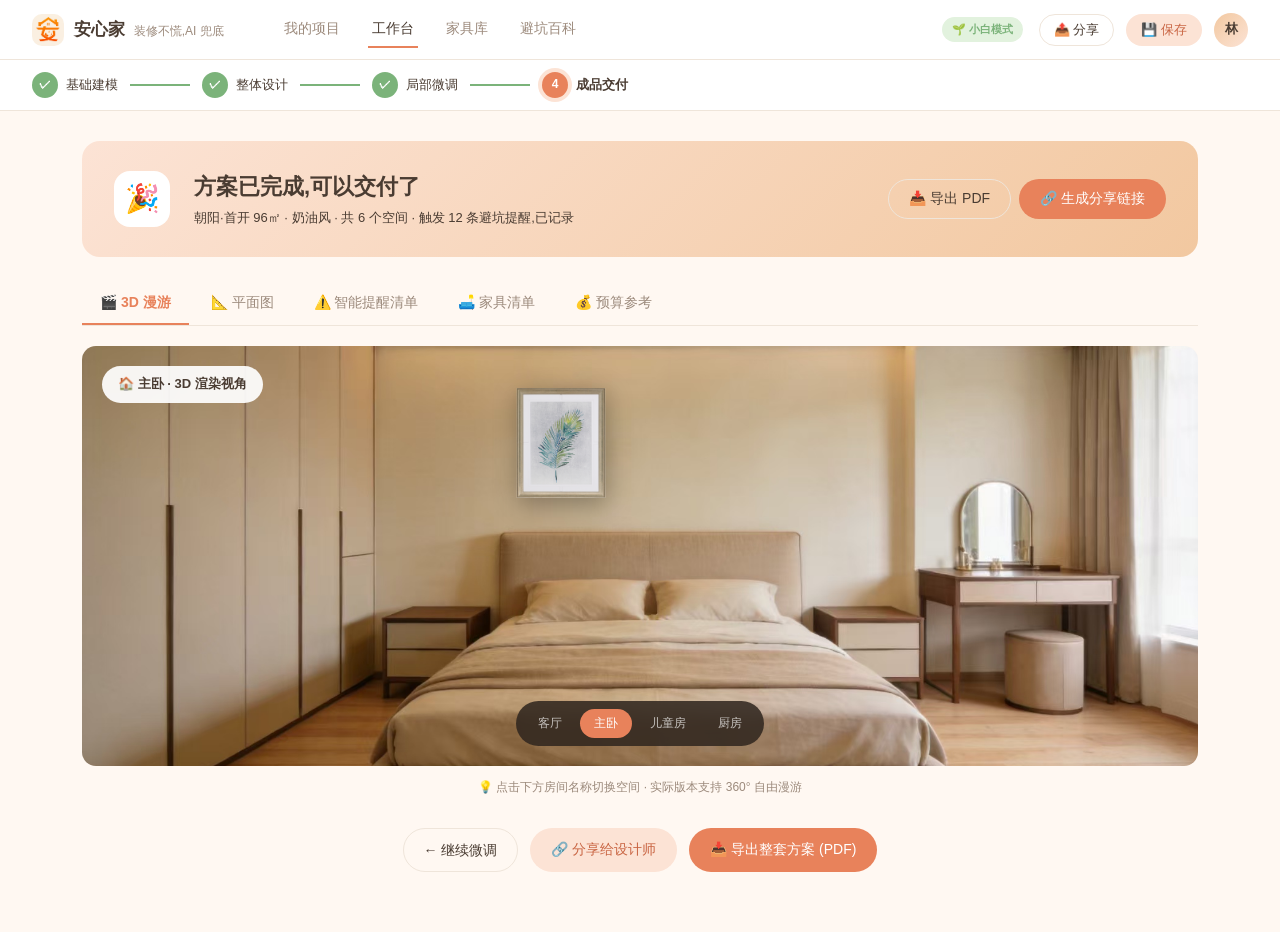
==== commit 5fd54659: "修改了交付页里的3D模式，显示实景图" ====
--- a/delivery.html
+++ b/delivery.html
@@ -46,35 +46,47 @@
     }
 
     .roam-stage {
-      background: var(--color-deep);
       border-radius: 14px;
       overflow: hidden;
       position: relative;
       height: 420px;
+    }
+    .roam-bg {
+      position: absolute;
+      inset: 0;
+      background-size: cover;
+      background-position: center;
+      transition: opacity 0.5s ease;
+    }
+    .roam-bg.master-bedroom { background-image: url('assets/renders/master_bedroom.jpg'); }
+    .roam-bg.living-room    { background-image: url('assets/renders/living_room.jpg'); }
+    .roam-bg.children-room  { background-image: url('assets/renders/children_room.jpg'); }
+    .roam-bg.kitchen        { background-image: url('assets/renders/kitchen.jpg'); }
+    .roam-bg.other {
+      background: linear-gradient(135deg, #F5DCC0 0%, #C9A878 100%);
+    }
+    /* 无渲染图房间的占位提示 */
+    .roam-placeholder {
+      position: absolute;
+      inset: 0;
       display: flex;
       align-items: center;
       justify-content: center;
-    }
-    .roam-img {
-      width: 100%;
-      height: 100%;
-      background: linear-gradient(135deg, #F5DCC0 0%, #E8C09A 50%, #C9A878 100%);
-      position: relative;
-      display: flex;
-      align-items: center;
-      justify-content: center;
-    }
-    .roam-room-mock {
-      width: 80%;
-      height: 80%;
-      position: relative;
-      background: linear-gradient(180deg, #FBF3EA 0%, #F2DEC8 50%, #C9A878 50%, #8A6A4A 100%);
-      border-radius: 8px;
-    }
-    .roam-room-mock .deco {
-      position: absolute;
-      filter: drop-shadow(2px 4px 8px rgba(0,0,0,0.15));
-    }
+      background: rgba(0,0,0,0.32);
+      opacity: 0;
+      pointer-events: none;
+      transition: opacity 0.3s;
+    }
+    .roam-placeholder.visible { opacity: 1; }
+    .roam-placeholder-card {
+      background: rgba(255,255,255,0.92);
+      border-radius: 14px;
+      padding: 22px 32px;
+      text-align: center;
+      font-size: 14px;
+      color: var(--color-deep);
+    }
+    .roam-placeholder-card p { margin: 6px 0 0; font-size: 12px; color: var(--color-mute); }
 
     .roam-controls {
       position: absolute;
@@ -208,6 +220,11 @@
       cursor: pointer;
       transition: 0.2s;
       position: relative;
+
+      background-size: contain;
+      background-position: center;
+      background-repeat: no-repeat;
+      background-color: #F5F5F5;
     }
     .plan-image:hover {
       transform: translateY(-2px);
@@ -257,47 +274,67 @@
       <!-- 3D Roam -->
       <div class="tab-content active" data-tab="roam">
         <div class="roam-stage">
-          <div class="roam-room-label">🏠 客厅 · 第一人称漫游</div>
-          <div class="roam-img">
-            <div class="roam-room-mock">
-              <span class="deco" style="bottom:25%;left:20%;font-size:80px;">🛋️</span>
-              <span class="deco" style="bottom:30%;right:25%;font-size:60px;">📺</span>
-              <span class="deco" style="top:10%;right:15%;font-size:50px;">🪟</span>
-              <span class="deco" style="bottom:35%;left:48%;font-size:38px;">🪴</span>
-              <span class="deco" style="top:5%;left:45%;font-size:36px;">💡</span>
-            </div>
-          </div>
+          <!-- 背景渲染图 -->
+          <div class="roam-bg master-bedroom" id="roam-bg"></div>
+
+          <!-- 无渲染图时的占位提示 -->
+          <div class="roam-placeholder" id="roam-placeholder">
+            <div class="roam-placeholder-card">
+              <div style="font-size:32px;margin-bottom:8px;">🏠</div>
+              <div id="roam-placeholder-title" style="font-weight:600;">卫生间</div>
+              <p>该空间渲染图即将上线</p>
+            </div>
+          </div>
+
+          <!-- 装饰画浮层，仅主卧显示 -->
+          <div id="roam-painting" style="
+            position:absolute;
+            top:10%;left:38%;
+            width:110px;
+            z-index:3;
+            pointer-events:none;
+            transition:opacity 0.4s;
+          ">
+            <img src="assets/furniture/wall_painting.png" width="110"
+                 style="display:block;mix-blend-mode:screen;filter:drop-shadow(2px 6px 12px rgba(0,0,0,0.3));">
+          </div>
+
+          <div class="roam-room-label" id="roam-label">🏠 主卧 · 3D 渲染视角</div>
           <div class="roam-controls">
-            <button class="active">客厅</button>
-            <button>主卧</button>
-            <button>儿童房</button>
-            <button>厨房</button>
-            <button>卫生间</button>
-            <button>阳台</button>
-          </div>
-        </div>
-        <p class="muted tiny center mt-3">💡 拖动可旋转视角 · 双击进入下一空间(此处 demo,实际版本支持 360° 自由漫游)</p>
+            <button data-bg="living-room" data-label="客厅">客厅</button>
+            <button data-bg="master-bedroom" data-label="主卧" class="active">主卧</button>
+            <button data-bg="children-room" data-label="儿童房">儿童房</button>
+            <button data-bg="kitchen" data-label="厨房">厨房</button>
+
+          </div>
+        </div>
+        <p class="muted tiny center mt-3">💡 点击下方房间名称切换空间 · 实际版本支持 360° 自由漫游</p>
       </div>
 
       <!-- Plan -->
       <div class="tab-content" data-tab="plan">
         <div class="plan-grid">
-          <div class="plan-image" style="background:linear-gradient(135deg,#FBF3EA,#F2C8A0);">
+          <div class="plan-image" style="background-image:url('assets/delivery/2D平面布置图.webp');">
             <div class="label">2D 平面布置图</div>
           </div>
-          <div class="plan-image" style="background:linear-gradient(135deg,#F5E5D3,#C9A878);">
+
+          <div class="plan-image" style="background-image:url('assets/delivery/3D鸟瞰图.png');">
             <div class="label">3D 鸟瞰图</div>
           </div>
-          <div class="plan-image" style="background:linear-gradient(135deg,#FCE3D5,#E8825B);">
+
+          <div class="plan-image" style="background-image:url('assets/delivery/水电点位图.jpeg');">
             <div class="label">水电点位图</div>
           </div>
-          <div class="plan-image" style="background:linear-gradient(135deg,#E8DCC8,#8A6A4A);">
+
+          <div class="plan-image" style="background-image:url('assets/delivery/主卧.png');">
             <div class="label">主卧渲染图</div>
           </div>
-          <div class="plan-image" style="background:linear-gradient(135deg,#FCE3D5,#F2B89B);">
+
+          <div class="plan-image" style="background-image:url('assets/delivery/儿童房.png');">
             <div class="label">儿童房渲染图</div>
           </div>
-          <div class="plan-image" style="background:linear-gradient(135deg,#FFF1D2,#F2D89A);">
+
+          <div class="plan-image" style="background-image:url('assets/delivery/餐厅.png');">
             <div class="label">厨餐厅渲染图</div>
           </div>
         </div>
@@ -481,11 +518,27 @@
     });
 
     // Roam controls
+    const roamBg = document.getElementById('roam-bg');
+    const roamLabel = document.getElementById('roam-label');
+    const roamPlaceholder = document.getElementById('roam-placeholder');
+    const roamPlaceholderTitle = document.getElementById('roam-placeholder-title');
+    const roamPainting = document.getElementById('roam-painting');
+
     document.querySelectorAll('.roam-controls button').forEach(b => {
       b.onclick = () => {
         document.querySelectorAll('.roam-controls button').forEach(x => x.classList.remove('active'));
         b.classList.add('active');
-        document.querySelector('.roam-room-label').textContent = `🏠 ${b.textContent} · 第一人称漫游`;
+        const bg = b.dataset.bg;
+        const label = b.dataset.label;
+        roamBg.className = 'roam-bg ' + bg;
+        roamLabel.textContent = `🏠 ${label} · 3D 渲染视角`;
+        roamPainting.style.opacity = bg === 'master-bedroom' ? '1' : '0';
+        if (bg === 'other') {
+          roamPlaceholderTitle.textContent = label;
+          roamPlaceholder.classList.add('visible');
+        } else {
+          roamPlaceholder.classList.remove('visible');
+        }
       };
     });
 
--- a/css/tokens.css
+++ b/css/tokens.css
@@ -100,6 +100,22 @@
   margin-left: 4px;
 }
 
+.topbar .right .mode-badge {
+  font-size: 11px;
+  font-weight: 600;
+  padding: 4px 10px;
+  border-radius: var(--radius-pill);
+  margin-right: 4px;
+}
+.topbar .right .mode-badge.tag-novice {
+  background: var(--color-success-bg);
+  color: var(--color-success);
+}
+.topbar .right .mode-badge.tag-pro {
+  background: var(--color-deep);
+  color: var(--color-accent);
+}
+
 .topbar .nav {
   display: flex;
   gap: 24px;
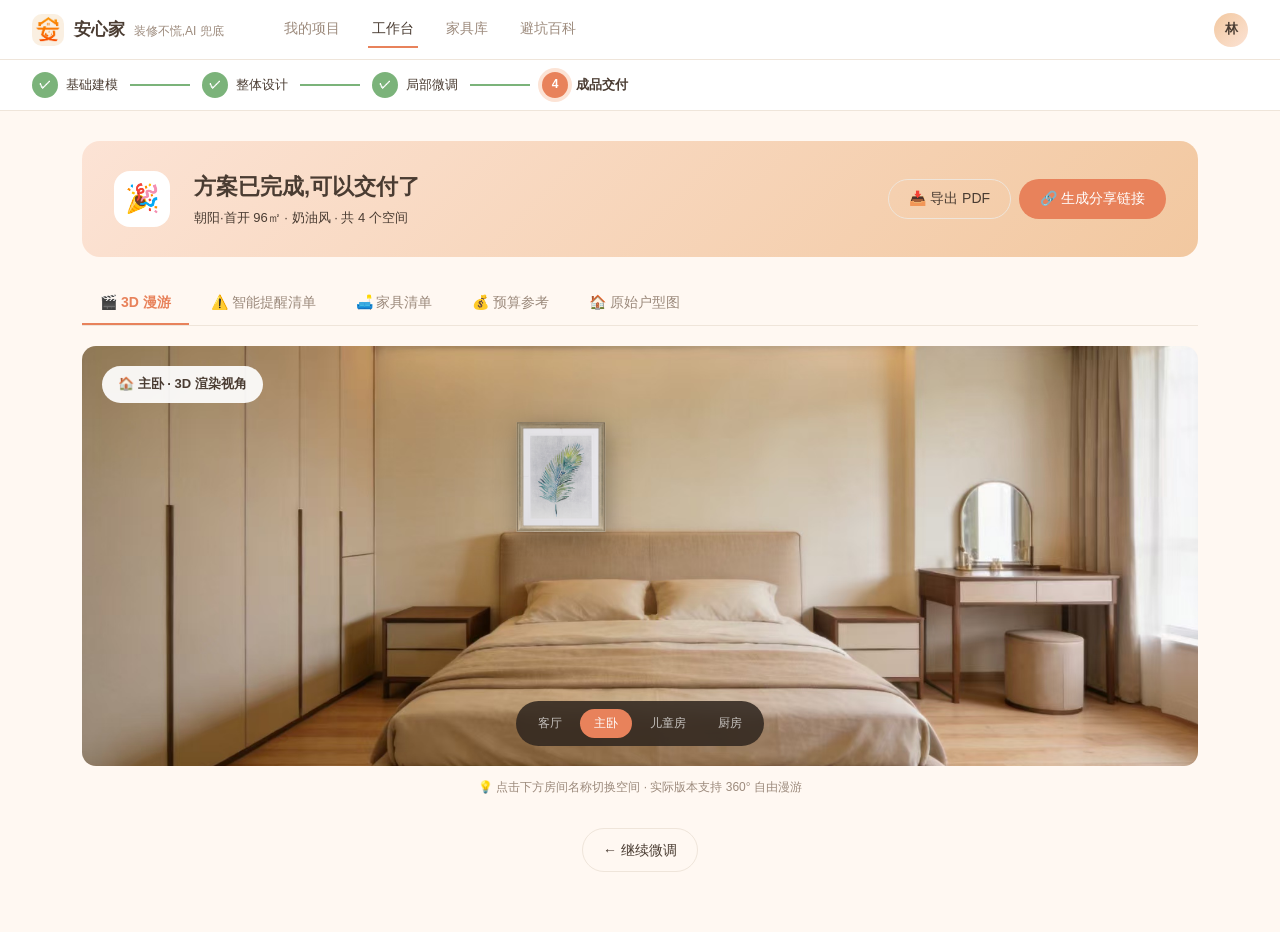
==== commit 83074c9b: "0526局部微调页和成品交付页修改完成" ====
--- a/delivery.html
+++ b/delivery.html
@@ -254,7 +254,7 @@
         <div class="ico">🎉</div>
         <div>
           <h2>方案已完成,可以交付了</h2>
-          <p>朝阳·首开 96㎡ · 奶油风 · 共 6 个空间 · 触发 12 条避坑提醒,已记录</p>
+          <p>朝阳·首开 96㎡ · 奶油风 · 共 4 个空间</p>
         </div>
         <div class="actions">
           <button class="btn btn-ghost" id="export">📥 导出 PDF</button>
@@ -265,10 +265,10 @@
       <!-- Tabs -->
       <div class="tab-bar">
         <div class="tab active" data-tab="roam">🎬 3D 漫游</div>
-        <div class="tab" data-tab="plan">📐 平面图</div>
         <div class="tab" data-tab="reminders">⚠️ 智能提醒清单</div>
         <div class="tab" data-tab="furniture">🛋️ 家具清单</div>
         <div class="tab" data-tab="budget">💰 预算参考</div>
+        <div class="tab" data-tab="plan">🏠 原始户型图</div>
       </div>
 
       <!-- 3D Roam -->
@@ -289,7 +289,7 @@
           <!-- 装饰画浮层，仅主卧显示 -->
           <div id="roam-painting" style="
             position:absolute;
-            top:10%;left:38%;
+            top:18%;left:38%;
             width:110px;
             z-index:3;
             pointer-events:none;
@@ -311,31 +311,73 @@
         <p class="muted tiny center mt-3">💡 点击下方房间名称切换空间 · 实际版本支持 360° 自由漫游</p>
       </div>
 
-      <!-- Plan -->
+      <!-- 原始户型图 -->
       <div class="tab-content" data-tab="plan">
-        <div class="plan-grid">
-          <div class="plan-image" style="background-image:url('assets/delivery/2D平面布置图.webp');">
-            <div class="label">2D 平面布置图</div>
-          </div>
-
-          <div class="plan-image" style="background-image:url('assets/delivery/3D鸟瞰图.png');">
-            <div class="label">3D 鸟瞰图</div>
-          </div>
-
-          <div class="plan-image" style="background-image:url('assets/delivery/水电点位图.jpeg');">
-            <div class="label">水电点位图</div>
-          </div>
-
-          <div class="plan-image" style="background-image:url('assets/delivery/主卧.png');">
-            <div class="label">主卧渲染图</div>
-          </div>
-
-          <div class="plan-image" style="background-image:url('assets/delivery/儿童房.png');">
-            <div class="label">儿童房渲染图</div>
-          </div>
-
-          <div class="plan-image" style="background-image:url('assets/delivery/餐厅.png');">
-            <div class="label">厨餐厅渲染图</div>
+        <div style="background:var(--color-surface);border-radius:14px;box-shadow:var(--shadow-card);padding:24px;">
+          <div style="display:flex;align-items:center;justify-content:space-between;margin-bottom:16px;">
+            <h3 style="margin:0;color:var(--color-deep);font-size:16px;">原始户型图</h3>
+            <span style="font-size:12px;color:var(--color-mute);">朝阳·首开 96㎡ · 已识别 6 个空间</span>
+          </div>
+          <svg viewBox="0 0 720 520" style="width:100%;max-height:480px;display:block;" preserveAspectRatio="xMidYMid meet">
+            <style>
+              .dr { fill: var(--color-surface-2); stroke: #4A3C32; stroke-width: 2.5; }
+              .dr.living  { fill: #FEF1E3; }
+              .dr.bedroom { fill: #F4EAE0; }
+              .dr.kitchen { fill: #FFF8E1; }
+              .dr.bath    { fill: #E8F0F4; }
+              .dr.dining  { fill: #FCE8DD; }
+              .rt { font-size: 13px; font-weight: 700; fill: #4A3C32; font-family: 'PingFang SC',sans-serif; }
+              .ra { font-size: 11px; fill: #9C8A7C; font-family: 'PingFang SC',sans-serif; }
+              .dl { stroke: #E8825B; stroke-width: 3; fill: none; }
+              .wl { stroke: #6FA9C9; stroke-width: 4; }
+            </style>
+            <rect x="40" y="40" width="640" height="440" fill="none" stroke="#4A3C32" stroke-width="4"/>
+            <rect class="dr bedroom" x="40"  y="40"  width="240" height="180"/>
+            <text class="rt" x="160" y="125" text-anchor="middle">A · 主卧</text>
+            <text class="ra" x="160" y="145" text-anchor="middle">12.5 ㎡</text>
+            <rect class="dr bedroom" x="280" y="40"  width="180" height="180"/>
+            <text class="rt" x="370" y="125" text-anchor="middle">B · 次卧</text>
+            <text class="ra" x="370" y="145" text-anchor="middle">9.0 ㎡</text>
+            <rect class="dr" x="280" y="220" width="180" height="60"  fill="#EAEAEA"/>
+            <text class="rt" x="420" y="250" text-anchor="middle">I · 杂物间</text>
+            <text class="ra" x="420" y="265" text-anchor="middle">4.5 ㎡</text>
+            <rect class="dr bedroom" x="460" y="40"  width="220" height="120"/>
+            <text class="rt" x="570" y="95"  text-anchor="middle">C · 儿童房</text>
+            <text class="ra" x="570" y="115" text-anchor="middle">9.5 ㎡</text>
+            <rect class="dr bath"    x="460" y="160" width="100" height="120"/>
+            <text class="rt" x="510" y="215" text-anchor="middle">D · 卫生间</text>
+            <text class="ra" x="510" y="235" text-anchor="middle">4.5 ㎡</text>
+            <rect class="dr kitchen" x="560" y="160" width="120" height="120"/>
+            <text class="rt" x="620" y="215" text-anchor="middle">E · 厨房</text>
+            <text class="ra" x="620" y="235" text-anchor="middle">7.0 ㎡</text>
+            <rect class="dr living"  x="40"  y="220" width="340" height="260"/>
+            <text class="rt" x="210" y="345" text-anchor="middle">F · 客厅</text>
+            <text class="ra" x="210" y="365" text-anchor="middle">22.0 ㎡</text>
+            <rect class="dr dining"  x="380" y="280" width="180" height="200"/>
+            <text class="rt" x="470" y="375" text-anchor="middle">G · 餐厅</text>
+            <text class="ra" x="470" y="395" text-anchor="middle">11.0 ㎡</text>
+            <rect class="dr"         x="560" y="280" width="120" height="200" fill="#E8F0F4"/>
+            <text class="rt" x="620" y="375" text-anchor="middle">H · 阳台</text>
+            <text class="ra" x="620" y="395" text-anchor="middle">5.0 ㎡</text>
+            <path class="dl" d="M 280 110 A 25 25 0 0 1 305 135"/>
+            <path class="dl" d="M 460 110 A 22 22 0 0 1 482 132"/>
+            <path class="dl" d="M 220 220 A 26 26 0 0 1 246 246"/>
+            <path class="dl" d="M 380 320 A 22 22 0 0 1 402 342"/>
+            <path class="dl" d="M 560 220 A 22 22 0 0 1 582 242"/>
+            <line class="wl" x1="100" y1="40"  x2="200" y2="40"/>
+            <line class="wl" x1="310" y1="40"  x2="430" y2="40"/>
+            <line class="wl" x1="490" y1="40"  x2="640" y2="40"/>
+            <line class="wl" x1="40"  y1="280" x2="40"  y2="400"/>
+            <line class="wl" x1="680" y1="60"  x2="680" y2="160"/>
+          </svg>
+          <div style="display:flex;gap:16px;margin-top:12px;font-size:12px;color:var(--color-mute);">
+            <span><span style="display:inline-block;width:10px;height:10px;background:#F4EAE0;border:1px solid #ccc;border-radius:2px;margin-right:4px;vertical-align:middle;"></span>卧室</span>
+            <span><span style="display:inline-block;width:10px;height:10px;background:#FEF1E3;border:1px solid #ccc;border-radius:2px;margin-right:4px;vertical-align:middle;"></span>客厅</span>
+            <span><span style="display:inline-block;width:10px;height:10px;background:#FFF8E1;border:1px solid #ccc;border-radius:2px;margin-right:4px;vertical-align:middle;"></span>厨房</span>
+            <span><span style="display:inline-block;width:10px;height:10px;background:#E8F0F4;border:1px solid #ccc;border-radius:2px;margin-right:4px;vertical-align:middle;"></span>卫生间/阳台</span>
+            <span><span style="display:inline-block;width:10px;height:10px;background:#FCE8DD;border:1px solid #ccc;border-radius:2px;margin-right:4px;vertical-align:middle;"></span>餐厅</span>
+            <span style="margin-left:8px;"><span style="display:inline-block;width:16px;height:3px;background:#E8825B;margin-right:4px;vertical-align:middle;"></span>门</span>
+            <span><span style="display:inline-block;width:16px;height:3px;background:#6FA9C9;margin-right:4px;vertical-align:middle;"></span>窗</span>
           </div>
         </div>
       </div>
@@ -495,8 +537,6 @@
       <!-- Footer actions -->
       <div class="flex gap-3 mt-4" style="justify-content:center;margin-top:30px;">
         <a href="refinement.html" class="btn btn-ghost">← 继续微调</a>
-        <button class="btn btn-soft" id="share2">🔗 分享给设计师</button>
-        <button class="btn btn-primary" id="export2">📥 导出整套方案 (PDF)</button>
       </div>
     </div>
   </div>
@@ -555,9 +595,7 @@
       });
     };
     document.getElementById('export').onclick = onExport;
-    document.getElementById('export2').onclick = onExport;
     document.getElementById('share').onclick = onShare;
-    document.getElementById('share2').onclick = onShare;
   </script>
 </body>
 </html>
--- a/css/tokens.css
+++ b/css/tokens.css
@@ -460,7 +460,7 @@
   display: flex;
   flex-direction: column;
   gap: 10px;
-  z-index: 1000;
+  z-index: 2100;
   max-width: 360px;
 }
 
@@ -1107,4 +1107,7 @@
 
 .render-img.show {
   opacity: 1;
-}+}
+
+
+
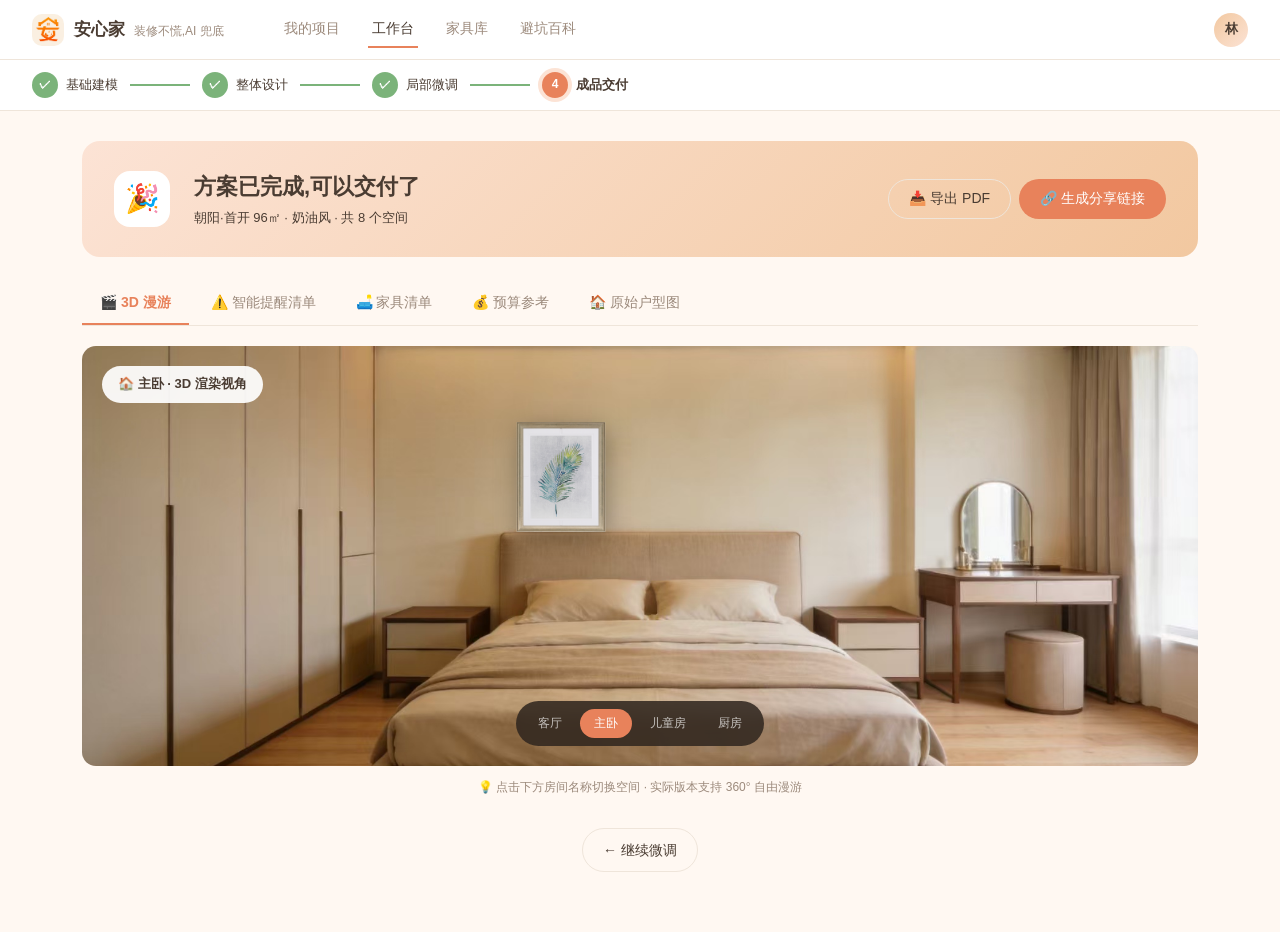
==== commit 0c4fe6fb: "成品交付页面户型图改过来" ====
--- a/delivery.html
+++ b/delivery.html
@@ -254,7 +254,7 @@
         <div class="ico">🎉</div>
         <div>
           <h2>方案已完成,可以交付了</h2>
-          <p>朝阳·首开 96㎡ · 奶油风 · 共 4 个空间</p>
+          <p>朝阳·首开 96㎡ · 奶油风 · 共 8 个空间</p>
         </div>
         <div class="actions">
           <button class="btn btn-ghost" id="export">📥 导出 PDF</button>
@@ -316,66 +316,17 @@
         <div style="background:var(--color-surface);border-radius:14px;box-shadow:var(--shadow-card);padding:24px;">
           <div style="display:flex;align-items:center;justify-content:space-between;margin-bottom:16px;">
             <h3 style="margin:0;color:var(--color-deep);font-size:16px;">原始户型图</h3>
-            <span style="font-size:12px;color:var(--color-mute);">朝阳·首开 96㎡ · 已识别 6 个空间</span>
-          </div>
-          <svg viewBox="0 0 720 520" style="width:100%;max-height:480px;display:block;" preserveAspectRatio="xMidYMid meet">
-            <style>
-              .dr { fill: var(--color-surface-2); stroke: #4A3C32; stroke-width: 2.5; }
-              .dr.living  { fill: #FEF1E3; }
-              .dr.bedroom { fill: #F4EAE0; }
-              .dr.kitchen { fill: #FFF8E1; }
-              .dr.bath    { fill: #E8F0F4; }
-              .dr.dining  { fill: #FCE8DD; }
-              .rt { font-size: 13px; font-weight: 700; fill: #4A3C32; font-family: 'PingFang SC',sans-serif; }
-              .ra { font-size: 11px; fill: #9C8A7C; font-family: 'PingFang SC',sans-serif; }
-              .dl { stroke: #E8825B; stroke-width: 3; fill: none; }
-              .wl { stroke: #6FA9C9; stroke-width: 4; }
-            </style>
-            <rect x="40" y="40" width="640" height="440" fill="none" stroke="#4A3C32" stroke-width="4"/>
-            <rect class="dr bedroom" x="40"  y="40"  width="240" height="180"/>
-            <text class="rt" x="160" y="125" text-anchor="middle">A · 主卧</text>
-            <text class="ra" x="160" y="145" text-anchor="middle">12.5 ㎡</text>
-            <rect class="dr bedroom" x="280" y="40"  width="180" height="180"/>
-            <text class="rt" x="370" y="125" text-anchor="middle">B · 次卧</text>
-            <text class="ra" x="370" y="145" text-anchor="middle">9.0 ㎡</text>
-            <rect class="dr" x="280" y="220" width="180" height="60"  fill="#EAEAEA"/>
-            <text class="rt" x="420" y="250" text-anchor="middle">I · 杂物间</text>
-            <text class="ra" x="420" y="265" text-anchor="middle">4.5 ㎡</text>
-            <rect class="dr bedroom" x="460" y="40"  width="220" height="120"/>
-            <text class="rt" x="570" y="95"  text-anchor="middle">C · 儿童房</text>
-            <text class="ra" x="570" y="115" text-anchor="middle">9.5 ㎡</text>
-            <rect class="dr bath"    x="460" y="160" width="100" height="120"/>
-            <text class="rt" x="510" y="215" text-anchor="middle">D · 卫生间</text>
-            <text class="ra" x="510" y="235" text-anchor="middle">4.5 ㎡</text>
-            <rect class="dr kitchen" x="560" y="160" width="120" height="120"/>
-            <text class="rt" x="620" y="215" text-anchor="middle">E · 厨房</text>
-            <text class="ra" x="620" y="235" text-anchor="middle">7.0 ㎡</text>
-            <rect class="dr living"  x="40"  y="220" width="340" height="260"/>
-            <text class="rt" x="210" y="345" text-anchor="middle">F · 客厅</text>
-            <text class="ra" x="210" y="365" text-anchor="middle">22.0 ㎡</text>
-            <rect class="dr dining"  x="380" y="280" width="180" height="200"/>
-            <text class="rt" x="470" y="375" text-anchor="middle">G · 餐厅</text>
-            <text class="ra" x="470" y="395" text-anchor="middle">11.0 ㎡</text>
-            <rect class="dr"         x="560" y="280" width="120" height="200" fill="#E8F0F4"/>
-            <text class="rt" x="620" y="375" text-anchor="middle">H · 阳台</text>
-            <text class="ra" x="620" y="395" text-anchor="middle">5.0 ㎡</text>
-            <path class="dl" d="M 280 110 A 25 25 0 0 1 305 135"/>
-            <path class="dl" d="M 460 110 A 22 22 0 0 1 482 132"/>
-            <path class="dl" d="M 220 220 A 26 26 0 0 1 246 246"/>
-            <path class="dl" d="M 380 320 A 22 22 0 0 1 402 342"/>
-            <path class="dl" d="M 560 220 A 22 22 0 0 1 582 242"/>
-            <line class="wl" x1="100" y1="40"  x2="200" y2="40"/>
-            <line class="wl" x1="310" y1="40"  x2="430" y2="40"/>
-            <line class="wl" x1="490" y1="40"  x2="640" y2="40"/>
-            <line class="wl" x1="40"  y1="280" x2="40"  y2="400"/>
-            <line class="wl" x1="680" y1="60"  x2="680" y2="160"/>
-          </svg>
+            <span style="font-size:12px;color:var(--color-mute);">朝阳·首开 96㎡ · 已识别 8 个空间</span>
+          </div>
+          <div style="width:100%;border-radius:8px;">
+            <img src="assets/model/户型图.jpg" alt="平面户型图" style="width:100%;height:auto;display:block;">
+          </div>
           <div style="display:flex;gap:16px;margin-top:12px;font-size:12px;color:var(--color-mute);">
-            <span><span style="display:inline-block;width:10px;height:10px;background:#F4EAE0;border:1px solid #ccc;border-radius:2px;margin-right:4px;vertical-align:middle;"></span>卧室</span>
-            <span><span style="display:inline-block;width:10px;height:10px;background:#FEF1E3;border:1px solid #ccc;border-radius:2px;margin-right:4px;vertical-align:middle;"></span>客厅</span>
-            <span><span style="display:inline-block;width:10px;height:10px;background:#FFF8E1;border:1px solid #ccc;border-radius:2px;margin-right:4px;vertical-align:middle;"></span>厨房</span>
-            <span><span style="display:inline-block;width:10px;height:10px;background:#E8F0F4;border:1px solid #ccc;border-radius:2px;margin-right:4px;vertical-align:middle;"></span>卫生间/阳台</span>
-            <span><span style="display:inline-block;width:10px;height:10px;background:#FCE8DD;border:1px solid #ccc;border-radius:2px;margin-right:4px;vertical-align:middle;"></span>餐厅</span>
+            <span><span style="display:inline-block;width:10px;height:10px;background:#D4A878;border:1px solid #4A3C32;border-radius:2px;margin-right:4px;vertical-align:middle;"></span>卧室（主卧/次卧）</span>
+            <span><span style="display:inline-block;width:10px;height:10px;background:#C8CDD1;border:1px solid #4A3C32;border-radius:2px;margin-right:4px;vertical-align:middle;"></span>儿童房</span>
+            <span><span style="display:inline-block;width:10px;height:10px;background:#D0D5D9;border:1px solid #4A3C32;border-radius:2px;margin-right:4px;vertical-align:middle;"></span>客餐厅/阳台</span>
+            <span><span style="display:inline-block;width:10px;height:10px;background:#E0E3E6;border:1px solid #4A3C32;border-radius:2px;margin-right:4px;vertical-align:middle;"></span>厨房</span>
+            <span><span style="display:inline-block;width:10px;height:10px;background:#EFF2F5;border:1px solid #4A3C32;border-radius:2px;margin-right:4px;vertical-align:middle;"></span>卫生间</span>
             <span style="margin-left:8px;"><span style="display:inline-block;width:16px;height:3px;background:#E8825B;margin-right:4px;vertical-align:middle;"></span>门</span>
             <span><span style="display:inline-block;width:16px;height:3px;background:#6FA9C9;margin-right:4px;vertical-align:middle;"></span>窗</span>
           </div>
@@ -598,4 +549,4 @@
     document.getElementById('share').onclick = onShare;
   </script>
 </body>
-</html>
+</html>
